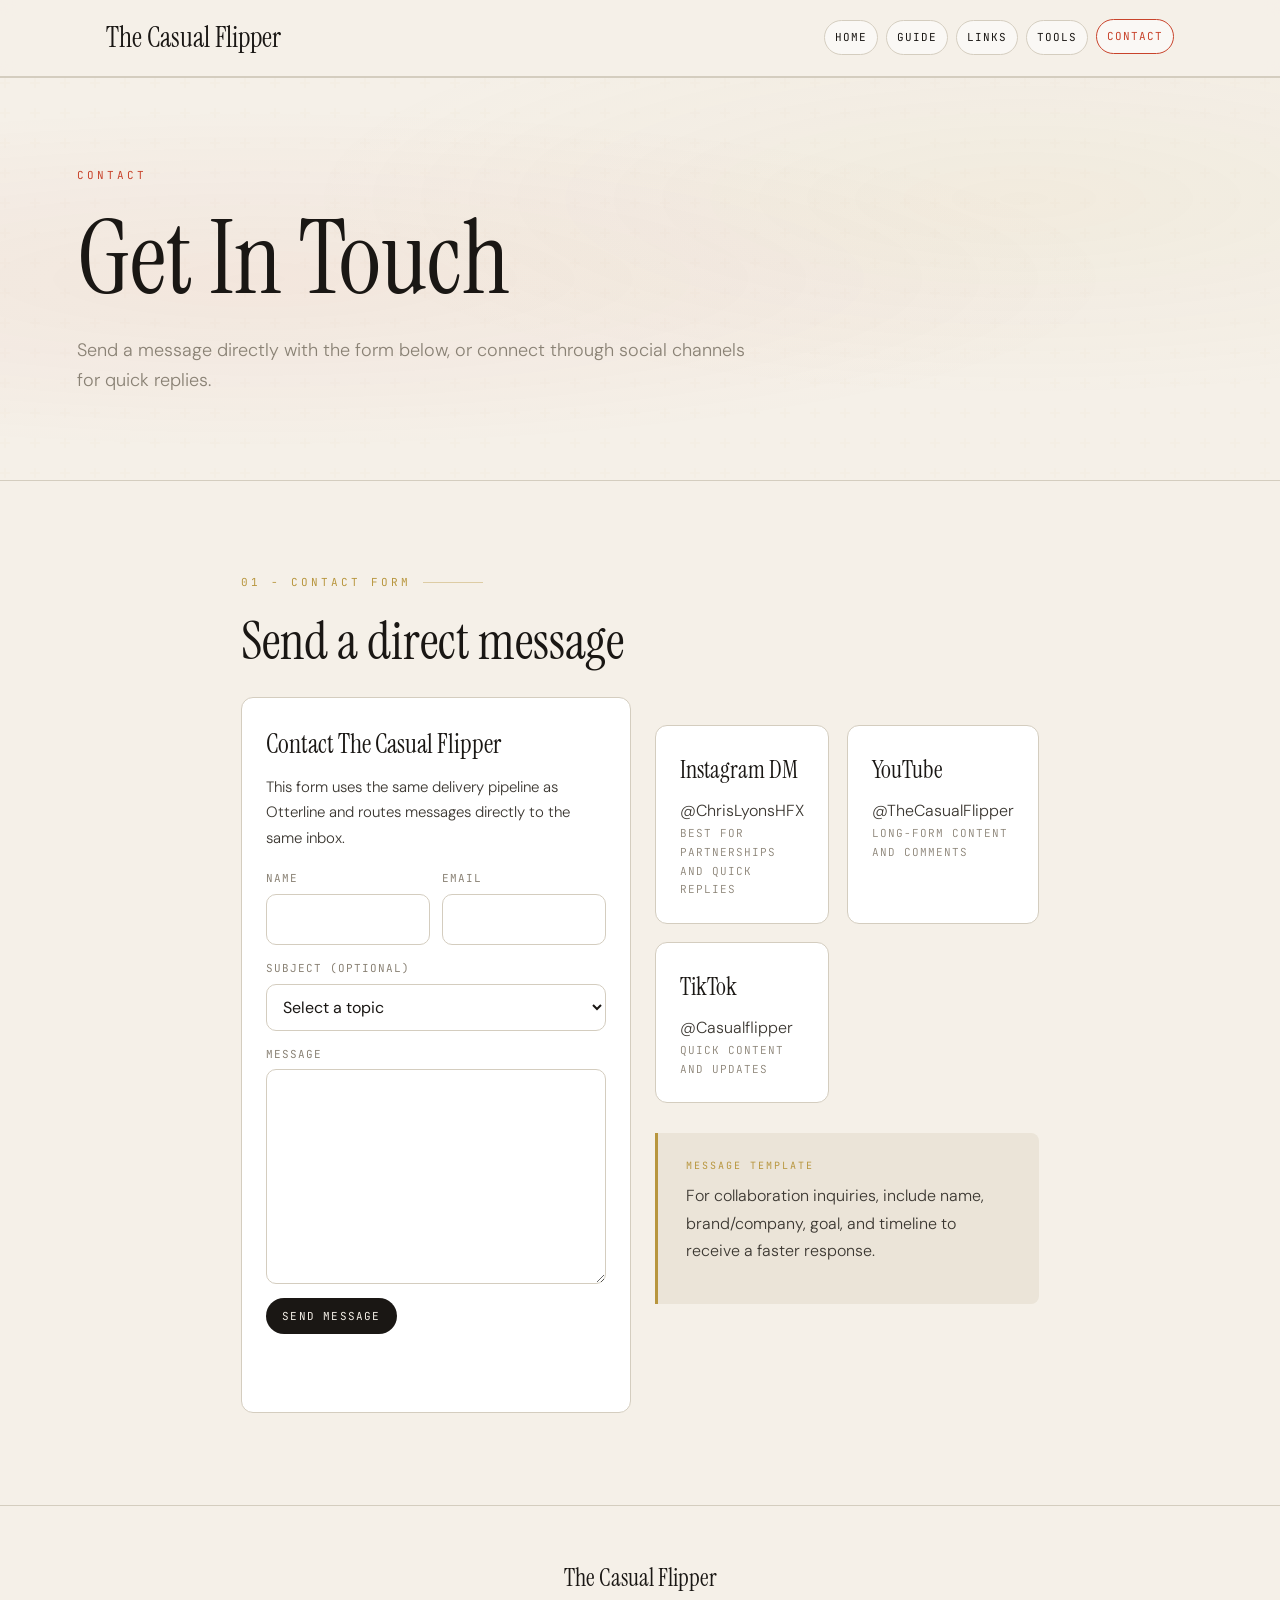
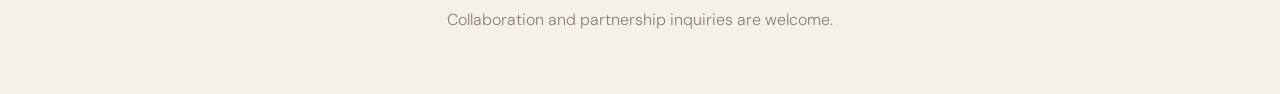
==== contact.html @ a72ae847 "Add favicon and improve SEO descriptions for Amazon and eBay learning intent" ====
<!DOCTYPE html>
<html lang="en-CA">
<head>
<meta charset="UTF-8">
<meta name="viewport" content="width=device-width, initial-scale=1.0">
<title>Contact | The Casual Flipper</title>
<meta name="description" content="Contact The Casual Flipper for Amazon and eBay reseller questions, collaborations, partnerships, and learning support.">
<meta name="robots" content="index,follow,max-image-preview:large,max-snippet:-1,max-video-preview:-1">
<meta name="author" content="The Casual Flipper">
<meta name="theme-color" content="#f5f0e8">
<link rel="icon" type="image/png" href="https://gvwawacjgghesljfzbph.supabase.co/storage/v1/object/public/seo-files/ChatGPT%20Image%20Mar%2020,%202026,%2002_23_41%20PM.png">
<link rel="apple-touch-icon" href="https://gvwawacjgghesljfzbph.supabase.co/storage/v1/object/public/seo-files/ChatGPT%20Image%20Mar%2020,%202026,%2002_23_41%20PM.png">
<link rel="canonical" href="https://www.thecasualflipper.com/contact.html">

<meta property="og:type" content="website">
<meta property="og:locale" content="en_CA">
<meta property="og:site_name" content="The Casual Flipper">
<meta property="og:title" content="Contact | The Casual Flipper">
<meta property="og:description" content="Reach out with Amazon and eBay reseller questions, collaborations, and partnership inquiries.">
<meta property="og:url" content="https://www.thecasualflipper.com/contact.html">
<meta property="og:image" content="https://www.thecasualflipper.com/og-image.svg">
<meta property="og:image:alt" content="Contact The Casual Flipper">

<meta name="twitter:card" content="summary">
<meta name="twitter:title" content="Contact | The Casual Flipper">
<meta name="twitter:description" content="Reach out with Amazon and eBay reseller questions, collaborations, and partnership inquiries.">
<meta name="twitter:image" content="https://www.thecasualflipper.com/og-image.svg">
<link href="https://fonts.googleapis.com/css2?family=Instrument+Serif:ital@0;1&amp;family=DM+Sans:wght@300;400;500;600;700&amp;family=JetBrains+Mono:wght@400;500&amp;display=swap" rel="stylesheet">
<link rel="stylesheet" href="site.css">
<script type="application/ld+json">
{
  "@context": "https://schema.org",
  "@graph": [
    {
      "@type": "Organization",
      "name": "The Casual Flipper",
      "url": "https://www.thecasualflipper.com/",
      "sameAs": [
        "https://www.youtube.com/@TheCasualFlipper",
        "https://www.tiktok.com/@Casualflipper",
        "https://www.instagram.com/ChrisLyonsHFX"
      ]
    },
    {
      "@type": "ContactPage",
      "name": "Contact",
      "url": "https://www.thecasualflipper.com/contact.html",
      "description": "Contact page for collaboration, partnership, and reseller inquiries."
    }
  ]
}
</script>
</head>
<body>
<header class="site-header">
  <div class="header-inner">
    <a class="brand" href="index.html">The Casual Flipper</a>
    <nav class="site-nav" aria-label="Main">
      <a href="index.html">Home</a>
      <a href="guide.html">Guide</a>
      <a href="links.html">Links</a>
      <a href="tools.html">Tools</a>
      <a class="is-active" href="contact.html">Contact</a>
    </nav>
  </div>
</header>

<main>
  <section class="hero hero--compact">
    <div class="hero-label">Contact</div>
    <h1>Get In Touch</h1>
    <p class="hero-sub">Send a message directly with the form below, or connect through social channels for quick replies.</p>
  </section>

  <section>
    <div class="container">
      <div class="section-num">01 - Contact Form</div>
      <h2>Send a direct message</h2>
      <div class="contact-layout">
        <article class="card contact-form-card">
          <h3>Contact The Casual Flipper</h3>
          <p>This form uses the same delivery pipeline as Otterline and routes messages directly to the same inbox.</p>
          <form id="contact-form" class="contact-form" novalidate>
            <div class="form-row">
              <div class="form-group">
                <label for="name">Name</label>
                <input id="name" name="name" type="text" maxlength="100" required autocomplete="name">
              </div>
              <div class="form-group">
                <label for="email">Email</label>
                <input id="email" name="email" type="email" maxlength="255" required autocomplete="email">
              </div>
            </div>
            <div class="form-group">
              <label for="subject">Subject (Optional)</label>
              <select id="subject" name="subject">
                <option value="">Select a topic</option>
                <option value="general">General Inquiry</option>
                <option value="bug">Bug Report</option>
                <option value="feature">Feature Request</option>
                <option value="premium">Premium Support</option>
                <option value="partnership">Partnership</option>
              </select>
            </div>
            <div class="form-group">
              <label for="message">Message</label>
              <textarea id="message" name="message" rows="7" maxlength="2000" required></textarea>
            </div>
            <input type="text" id="company" name="company" class="hp-field" tabindex="-1" autocomplete="off" aria-hidden="true">
            <button type="submit" id="contact-submit" class="btn btn-primary">Send Message</button>
            <p id="form-status" class="form-status" aria-live="polite"></p>
          </form>
        </article>

        <div>
          <div class="links-grid">
            <a class="link-card" href="https://www.instagram.com/ChrisLyonsHFX" target="_blank" rel="noopener noreferrer">
              <h4>Instagram DM</h4>
              <p>@ChrisLyonsHFX</p>
              <p class="small-note">Best for partnerships and quick replies</p>
            </a>
            <a class="link-card" href="https://www.youtube.com/@TheCasualFlipper" target="_blank" rel="noopener noreferrer">
              <h4>YouTube</h4>
              <p>@TheCasualFlipper</p>
              <p class="small-note">Long-form content and comments</p>
            </a>
            <a class="link-card" href="https://www.tiktok.com/@Casualflipper" target="_blank" rel="noopener noreferrer">
              <h4>TikTok</h4>
              <p>@Casualflipper</p>
              <p class="small-note">Quick content and updates</p>
            </a>
          </div>

          <div class="callout callout-gold">
            <span class="callout-label">Message template</span>
            <p>For collaboration inquiries, include name, brand/company, goal, and timeline to receive a faster response.</p>
          </div>
        </div>
      </div>
    </div>
  </section>
</main>

<footer class="page-footer">
  <div class="container">
    <div class="footer-logo">The Casual Flipper</div>
    <p>Collaboration and partnership inquiries are welcome.</p>
  </div>
</footer>
<script>
  (function () {
    const SUPABASE_URL = "https://gvwawacjgghesljfzbph.supabase.co";
    const SUPABASE_ANON_KEY = "eyJhbGciOiJIUzI1NiIsInR5cCI6IkpXVCJ9.eyJpc3MiOiJzdXBhYmFzZSIsInJlZiI6Imd2d2F3YWNqZ2doZXNsamZ6YnBoIiwicm9sZSI6ImFub24iLCJpYXQiOjE3NTUxNzc5MzMsImV4cCI6MjA3MDc1MzkzM30.8DuuYagtnjEcQYQfKiiO70nhfgzHdjYcPzWLycOOVyU";
    const ENDPOINT = SUPABASE_URL + "/functions/v1/send-contact-email";

    const form = document.getElementById("contact-form");
    const status = document.getElementById("form-status");
    const submitButton = document.getElementById("contact-submit");
    const defaultButtonText = submitButton.textContent;

    function setStatus(message, isError) {
      status.textContent = message;
      status.classList.toggle("is-error", Boolean(isError));
      status.classList.toggle("is-success", !isError && message.length > 0);
    }

    form.addEventListener("submit", async function (event) {
      event.preventDefault();
      setStatus("", false);

      const honeypot = document.getElementById("company");
      if (honeypot.value.trim()) {
        setStatus("Message sent successfully.", false);
        form.reset();
        return;
      }

      if (!form.checkValidity()) {
        form.reportValidity();
        return;
      }

      submitButton.disabled = true;
      submitButton.textContent = "Sending...";

      const payload = {
        name: document.getElementById("name").value.trim(),
        email: document.getElementById("email").value.trim(),
        subject: document.getElementById("subject").value || undefined,
        message: document.getElementById("message").value.trim()
      };

      try {
        const response = await fetch(ENDPOINT, {
          method: "POST",
          headers: {
            "Content-Type": "application/json",
            "apikey": SUPABASE_ANON_KEY,
            "Authorization": "Bearer " + SUPABASE_ANON_KEY
          },
          body: JSON.stringify(payload)
        });

        if (!response.ok) {
          const errorData = await response.json().catch(function () { return {}; });
          throw new Error(errorData.error || "Failed to send message.");
        }

        setStatus("Message sent successfully. A reply will follow soon.", false);
        form.reset();
      } catch (error) {
        setStatus(error.message || "Failed to send message. Please try again.", true);
      } finally {
        submitButton.disabled = false;
        submitButton.textContent = defaultButtonText;
      }
    });
  }());
</script>
</body>
</html>
---- site.css ----
:root {
  --ink: #1a1714;
  --paper: #f5f0e8;
  --paper-dark: #ebe4d8;
  --accent: #c8432b;
  --gold: #b8963e;
  --sage: #5a7a5e;
  --blue: #3a5a8c;
  --muted: #8a8275;
  --border: #d4cdbf;
  --white: #fff;
}

* {
  margin: 0;
  padding: 0;
  box-sizing: border-box;
}

html {
  scroll-behavior: smooth;
}

body {
  font-family: 'DM Sans', sans-serif;
  background: var(--paper);
  color: var(--ink);
  line-height: 1.7;
  font-size: 16px;
  -webkit-font-smoothing: antialiased;
}

a {
  color: var(--accent);
}

.site-header {
  position: sticky;
  top: 0;
  z-index: 30;
  border-bottom: 1px solid var(--border);
  backdrop-filter: blur(8px);
  background: rgba(245, 240, 232, 0.94);
}

.header-inner {
  max-width: 1140px;
  margin: 0 auto;
  padding: 14px clamp(18px, 4vw, 36px);
  display: flex;
  justify-content: space-between;
  align-items: center;
  gap: 18px;
}

.brand {
  font-family: 'Instrument Serif', serif;
  font-size: 28px;
  color: var(--ink);
  text-decoration: none;
  white-space: nowrap;
}

.site-nav {
  display: flex;
  flex-wrap: wrap;
  gap: 8px;
  align-items: center;
}

.site-nav a {
  text-decoration: none;
  font-family: 'JetBrains Mono', monospace;
  font-size: 11px;
  letter-spacing: 1px;
  text-transform: uppercase;
  color: var(--ink);
  border: 1px solid var(--border);
  border-radius: 999px;
  padding: 7px 10px;
  background: rgba(255, 255, 255, 0.55);
  transition: all 0.2s ease;
}

.site-nav a:hover,
.site-nav a.is-active {
  border-color: var(--accent);
  color: var(--accent);
  transform: translateY(-1px);
}

.hero {
  min-height: calc(100vh - 68px);
  display: flex;
  flex-direction: column;
  justify-content: center;
  padding: 64px clamp(24px, 6vw, 120px);
  position: relative;
  overflow: hidden;
  background:
    radial-gradient(ellipse at 20% 50%, rgba(200, 67, 43, 0.06) 0%, transparent 60%),
    radial-gradient(ellipse at 80% 30%, rgba(184, 150, 62, 0.06) 0%, transparent 50%),
    var(--paper);
}

.hero::before {
  content: '';
  position: absolute;
  inset: 0;
  background-image: url("data:image/svg+xml,%3Csvg width='60' height='60' viewBox='0 0 60 60' xmlns='http://www.w3.org/2000/svg'%3E%3Cg fill='none' fill-rule='evenodd'%3E%3Cg fill='%23b8963e' fill-opacity='0.04'%3E%3Cpath d='M36 34v-4h-2v4h-4v2h4v4h2v-4h4v-2h-4zm0-30V0h-2v4h-4v2h4v4h2V6h4V4h-4zM6 34v-4H4v4H0v2h4v4h2v-4h4v-2H6zM6 4V0H4v4H0v2h4v4h2V6h4V4H6z'/%3E%3C/g%3E%3C/g%3E%3C/svg%3E");
  opacity: 0.5;
}

.hero > * {
  position: relative;
}

.hero-label {
  font-family: 'JetBrains Mono', monospace;
  font-size: 11px;
  letter-spacing: 3px;
  text-transform: uppercase;
  color: var(--accent);
  margin-bottom: 24px;
}

.hero h1 {
  font-family: 'Instrument Serif', serif;
  font-size: clamp(44px, 8vw, 106px);
  line-height: 1;
  font-weight: 400;
  max-width: 980px;
}

.hero h1 em {
  color: var(--accent);
  font-style: italic;
}

.hero-sub {
  font-size: 18px;
  color: var(--muted);
  max-width: 690px;
  margin-top: 24px;
  font-weight: 300;
}

.hero-meta {
  display: flex;
  gap: 20px;
  margin-top: 30px;
  font-family: 'JetBrains Mono', monospace;
  font-size: 11px;
  letter-spacing: 1px;
  color: var(--muted);
  flex-wrap: wrap;
}

.hero-meta span {
  text-transform: uppercase;
}

.hero-actions {
  margin-top: 28px;
  display: flex;
  gap: 12px;
  flex-wrap: wrap;
}

.hero--compact {
  min-height: auto;
  padding: 88px clamp(24px, 6vw, 120px) 68px;
}

.btn {
  text-decoration: none;
  font-family: 'JetBrains Mono', monospace;
  font-size: 11px;
  letter-spacing: 1.2px;
  text-transform: uppercase;
  border-radius: 999px;
  padding: 11px 16px;
  transition: all 0.2s ease;
  display: inline-block;
}

.btn-primary {
  background: var(--ink);
  color: var(--paper);
  border: 1px solid var(--ink);
}

.btn-primary:hover {
  background: var(--accent);
  border-color: var(--accent);
  color: var(--paper);
}

.btn-secondary {
  border: 1px solid var(--border);
  color: var(--ink);
  background: rgba(255, 255, 255, 0.55);
}

.btn-secondary:hover {
  border-color: var(--accent);
  color: var(--accent);
}

.container {
  max-width: 900px;
  margin: 0 auto;
  padding: 0 clamp(24px, 4vw, 60px);
}

section {
  padding: 92px 0;
  border-top: 1px solid var(--border);
}

.section-num {
  font-family: 'JetBrains Mono', monospace;
  font-size: 11px;
  letter-spacing: 3px;
  text-transform: uppercase;
  color: var(--gold);
  display: flex;
  align-items: center;
  gap: 12px;
  margin-bottom: 20px;
}

.section-num::after {
  content: '';
  flex: 1;
  max-width: 60px;
  height: 1px;
  background: var(--gold);
  opacity: 0.4;
}

h2 {
  font-family: 'Instrument Serif', serif;
  font-size: clamp(32px, 5vw, 52px);
  font-weight: 400;
  line-height: 1.15;
  margin-bottom: 24px;
}

h3 {
  font-family: 'Instrument Serif', serif;
  font-size: 26px;
  font-weight: 400;
  margin-top: 44px;
  margin-bottom: 12px;
  color: var(--ink);
}

p {
  margin-bottom: 16px;
  color: #3a3630;
  font-weight: 300;
}

strong {
  font-weight: 600;
  color: var(--ink);
}

.grid-3,
.grid-2 {
  display: grid;
  gap: 20px;
  margin-top: 26px;
}

.grid-3 {
  grid-template-columns: repeat(3, 1fr);
}

.grid-2 {
  grid-template-columns: repeat(2, 1fr);
}

.card {
  background: var(--white);
  border: 1px solid var(--border);
  border-radius: 12px;
  padding: 24px;
}

.card h4 {
  font-family: 'Instrument Serif', serif;
  font-size: 24px;
  font-weight: 400;
  margin-bottom: 8px;
}

.card p {
  font-size: 15px;
  margin-bottom: 0;
}

.tag {
  display: inline-block;
  font-family: 'JetBrains Mono', monospace;
  font-size: 10px;
  letter-spacing: 1.5px;
  text-transform: uppercase;
  padding: 4px 10px;
  border-radius: 4px;
  margin-bottom: 10px;
}

.tag-accent {
  background: rgba(200, 67, 43, 0.1);
  color: var(--accent);
}

.tag-gold {
  background: rgba(184, 150, 62, 0.12);
  color: var(--gold);
}

.tag-sage {
  background: rgba(90, 122, 94, 0.12);
  color: var(--sage);
}

.callout {
  background: var(--paper-dark);
  border-left: 3px solid var(--accent);
  padding: 24px 28px;
  margin: 30px 0;
  border-radius: 0 8px 8px 0;
}

.callout-gold {
  border-left-color: var(--gold);
}

.callout-sage {
  border-left-color: var(--sage);
}

.callout-label {
  font-family: 'JetBrains Mono', monospace;
  font-size: 10px;
  letter-spacing: 2px;
  text-transform: uppercase;
  margin-bottom: 8px;
  display: block;
  color: var(--accent);
}

.callout-gold .callout-label {
  color: var(--gold);
}

.callout-sage .callout-label {
  color: var(--sage);
}

.compare-grid {
  display: grid;
  grid-template-columns: 1fr 1fr;
  gap: 20px;
  margin: 34px 0;
}

.compare-card {
  background: var(--white);
  padding: 28px;
  border-radius: 12px;
  border: 1px solid var(--border);
}

.compare-card h4 {
  font-family: 'Instrument Serif', serif;
  font-size: 22px;
  font-weight: 400;
  margin-bottom: 10px;
}

.compare-card p {
  font-size: 14px;
  line-height: 1.65;
}

.step {
  display: grid;
  grid-template-columns: 48px 1fr;
  gap: 18px;
  margin: 30px 0;
  align-items: start;
}

.step-num {
  width: 48px;
  height: 48px;
  border-radius: 50%;
  background: var(--ink);
  color: var(--paper);
  display: flex;
  align-items: center;
  justify-content: center;
  font-family: 'Instrument Serif', serif;
  font-size: 20px;
}

.step-content h4 {
  font-size: 17px;
  font-weight: 600;
  margin-bottom: 4px;
}

.step-content p {
  font-size: 15px;
  margin-bottom: 0;
}

.stats-row {
  display: grid;
  grid-template-columns: repeat(3, 1fr);
  gap: 20px;
  margin: 36px 0;
}

.stat {
  text-align: center;
  padding: 28px 16px;
  background: var(--white);
  border-radius: 12px;
  border: 1px solid var(--border);
}

.stat-value {
  font-family: 'Instrument Serif', serif;
  font-size: 36px;
  color: var(--accent);
  line-height: 1;
  margin-bottom: 6px;
}

.stat-label {
  font-size: 12px;
  color: var(--muted);
  text-transform: uppercase;
  letter-spacing: 1px;
  font-family: 'JetBrains Mono', monospace;
}

.toc {
  background: var(--white);
  border: 1px solid var(--border);
  border-radius: 12px;
  padding: 34px 36px;
  margin: 46px 0;
}

.toc-title {
  font-family: 'JetBrains Mono', monospace;
  font-size: 10px;
  letter-spacing: 3px;
  text-transform: uppercase;
  color: var(--muted);
  margin-bottom: 18px;
}

.toc ol {
  list-style: none;
  counter-reset: toc-counter;
}

.toc li {
  counter-increment: toc-counter;
  padding: 10px 0;
  border-bottom: 1px solid rgba(212, 205, 191, 0.3);
  font-size: 15px;
  font-weight: 400;
}

.toc li:last-child {
  border-bottom: none;
}

.toc li::before {
  content: counter(toc-counter, decimal-leading-zero);
  font-family: 'JetBrains Mono', monospace;
  font-size: 11px;
  color: var(--gold);
  margin-right: 14px;
}

.pull-quote {
  font-family: 'Instrument Serif', serif;
  font-size: clamp(24px, 3.5vw, 32px);
  line-height: 1.4;
  color: var(--ink);
  padding: 34px 0;
  margin: 34px 0;
  border-top: 2px solid var(--ink);
  border-bottom: 1px solid var(--border);
}

.pull-quote .attr {
  display: block;
  font-family: 'JetBrains Mono', monospace;
  font-size: 11px;
  letter-spacing: 2px;
  text-transform: uppercase;
  color: var(--muted);
  margin-top: 14px;
}

.checklist {
  list-style: none;
  margin: 24px 0;
}

.checklist li {
  padding: 12px 0 12px 32px;
  position: relative;
  border-bottom: 1px solid rgba(212, 205, 191, 0.5);
  font-weight: 300;
  color: #3a3630;
}

.checklist li::before {
  content: '✓';
  position: absolute;
  left: 0;
  color: var(--sage);
  font-weight: 700;
  font-size: 14px;
}

.divider {
  display: flex;
  align-items: center;
  gap: 16px;
  margin: 44px 0;
  color: var(--muted);
}

.divider::before,
.divider::after {
  content: '';
  flex: 1;
  height: 1px;
  background: var(--border);
}

.divider span {
  font-family: 'Instrument Serif', serif;
  font-size: 18px;
  font-style: italic;
}

.links-grid {
  display: grid;
  grid-template-columns: repeat(2, 1fr);
  gap: 18px;
  margin-top: 28px;
}

.link-card {
  text-decoration: none;
  color: var(--ink);
  background: var(--white);
  border: 1px solid var(--border);
  border-radius: 12px;
  padding: 24px;
  transition: transform 0.2s ease, border-color 0.2s ease;
}

.link-card:hover {
  transform: translateY(-2px);
  border-color: var(--accent);
}

.link-card h4 {
  font-family: 'Instrument Serif', serif;
  font-size: 24px;
  font-weight: 400;
  margin-bottom: 6px;
}

.link-card p {
  margin-bottom: 0;
}

.small-note {
  font-family: 'JetBrains Mono', monospace;
  font-size: 11px;
  letter-spacing: 1px;
  text-transform: uppercase;
  color: var(--muted);
}

.contact-layout {
  display: grid;
  grid-template-columns: 1.2fr 1fr;
  gap: 24px;
  margin-top: 26px;
}

.contact-form-card h3 {
  margin-top: 0;
  margin-bottom: 8px;
}

.contact-form-card p {
  margin-bottom: 18px;
}

.contact-form {
  display: grid;
  gap: 14px;
}

.form-row {
  display: grid;
  grid-template-columns: 1fr 1fr;
  gap: 12px;
}

.form-group {
  display: grid;
  gap: 6px;
}

.form-group label {
  font-family: 'JetBrains Mono', monospace;
  font-size: 11px;
  letter-spacing: 1px;
  text-transform: uppercase;
  color: var(--muted);
}

.form-group input,
.form-group select,
.form-group textarea {
  width: 100%;
  border: 1px solid var(--border);
  border-radius: 10px;
  padding: 11px 12px;
  font: inherit;
  color: var(--ink);
  background: #fff;
}

.form-group textarea {
  resize: vertical;
}

.form-group input:focus,
.form-group select:focus,
.form-group textarea:focus {
  outline: none;
  border-color: var(--accent);
  box-shadow: 0 0 0 3px rgba(200, 67, 43, 0.14);
}

.contact-form .btn {
  justify-self: start;
  border: none;
  cursor: pointer;
}

.contact-form .btn:disabled {
  opacity: 0.7;
  cursor: not-allowed;
}

.form-status {
  min-height: 22px;
  font-size: 14px;
  color: #3a3630;
  margin: 0;
}

.form-status.is-error {
  color: #9f2d1a;
}

.form-status.is-success {
  color: #26603b;
}

.hp-field {
  position: absolute !important;
  left: -9999px !important;
  opacity: 0 !important;
  pointer-events: none !important;
}

.page-footer {
  border-top: 1px solid var(--border);
  padding: 52px 0;
  text-align: center;
}

.page-footer .footer-logo {
  font-family: 'Instrument Serif', serif;
  font-size: 24px;
  margin-bottom: 8px;
}

.page-footer p {
  color: var(--muted);
  margin-bottom: 8px;
}

@media (max-width: 980px) {
  .grid-3 {
    grid-template-columns: repeat(2, 1fr);
  }
}

@media (max-width: 760px) {
  .brand {
    font-size: 24px;
  }

  .header-inner {
    flex-direction: column;
    align-items: flex-start;
    gap: 10px;
  }

  .hero {
    min-height: auto;
    padding: 76px 24px 58px;
  }

  .hero-actions {
    flex-direction: column;
    align-items: stretch;
    max-width: 320px;
  }

  .btn {
    text-align: center;
  }

  .grid-3,
  .grid-2,
  .compare-grid,
  .stats-row,
  .links-grid,
  .contact-layout {
    grid-template-columns: 1fr;
  }

  .form-row {
    grid-template-columns: 1fr;
  }

  .step {
    grid-template-columns: 40px 1fr;
    gap: 14px;
  }

  .step-num {
    width: 40px;
    height: 40px;
    font-size: 18px;
  }

  .toc {
    padding: 24px;
  }

  section {
    padding: 64px 0;
  }
}
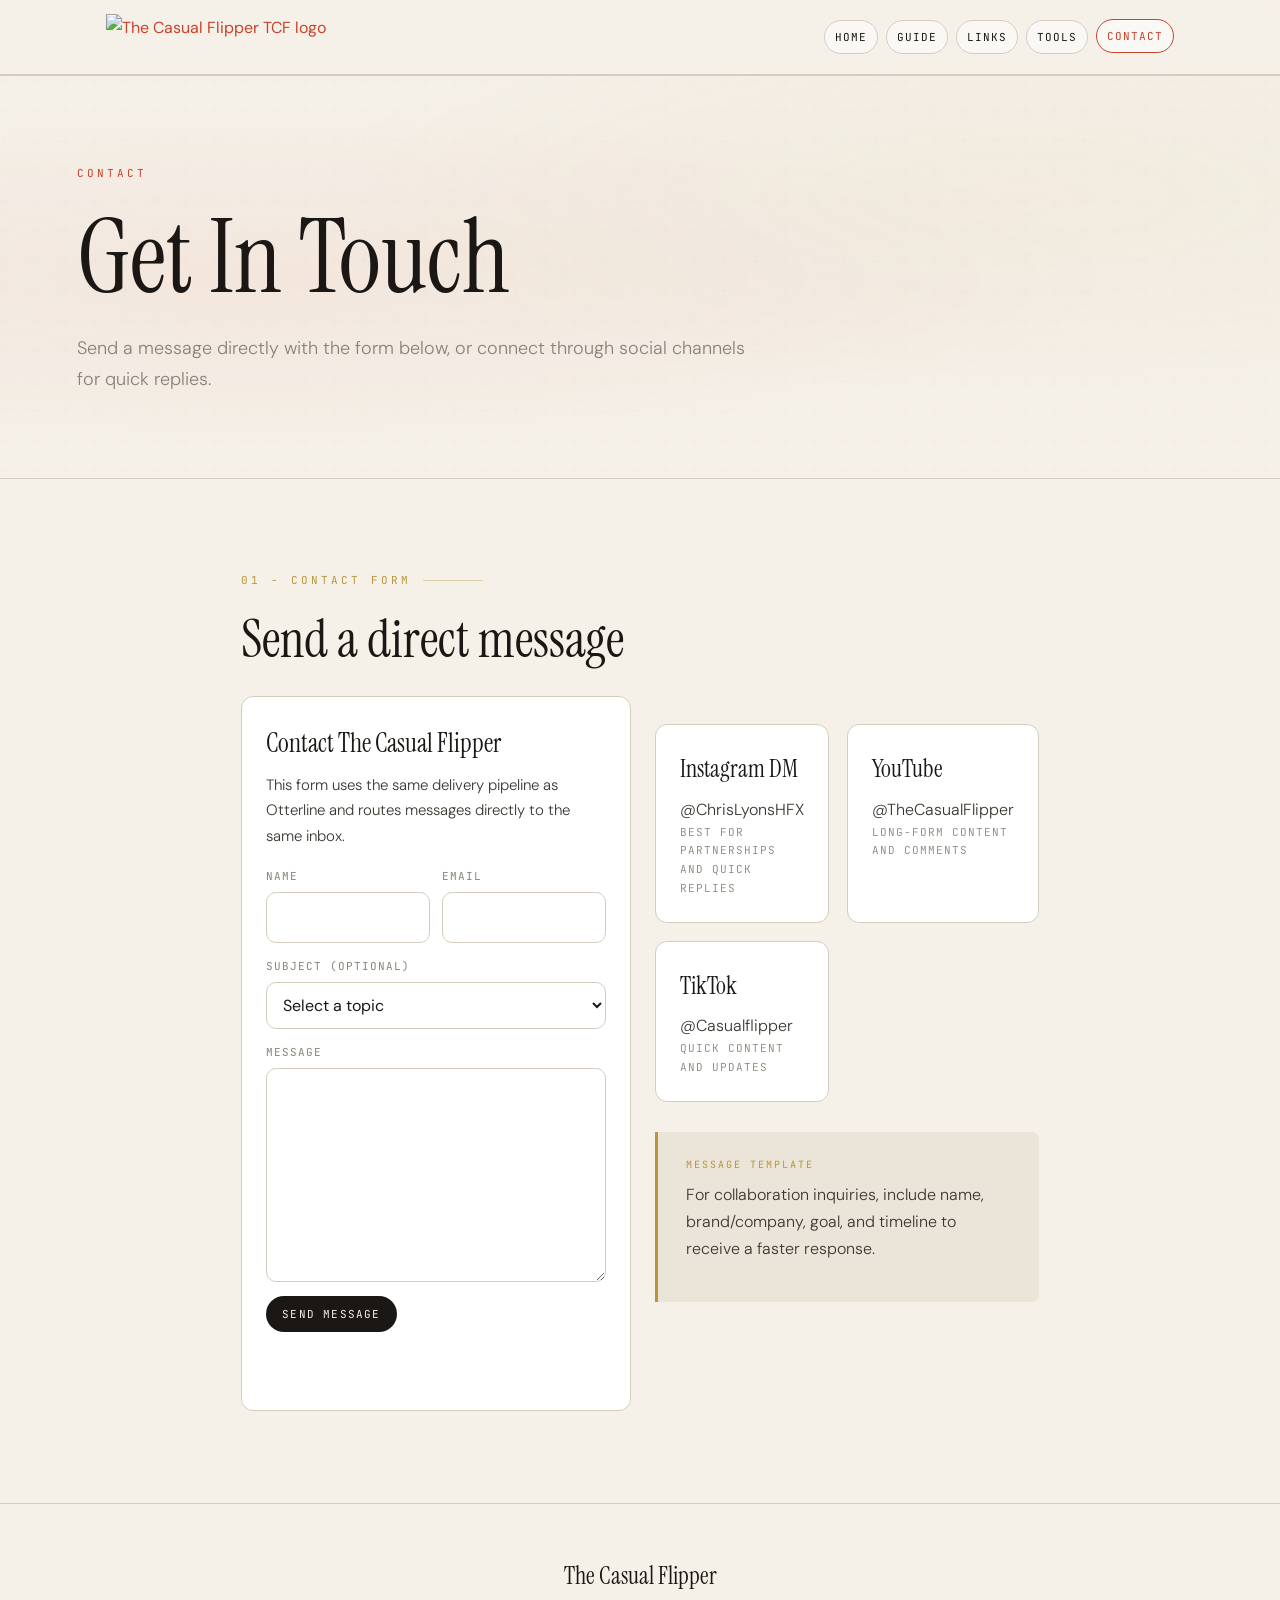
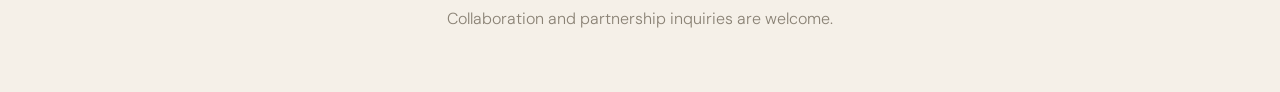
==== commit 3d8e36ad: "Replace header text brand with TCF logo across site" ====
--- a/contact.html
+++ b/contact.html
@@ -54,7 +54,9 @@
 <body>
 <header class="site-header">
   <div class="header-inner">
-    <a class="brand" href="index.html">The Casual Flipper</a>
+    <a class="brand" href="index.html" aria-label="The Casual Flipper Home">
+      <img class="brand-logo" src="https://gvwawacjgghesljfzbph.supabase.co/storage/v1/object/public/seo-files/Untitled%20design%20(7).png" alt="The Casual Flipper TCF logo">
+    </a>
     <nav class="site-nav" aria-label="Main">
       <a href="index.html">Home</a>
       <a href="guide.html">Guide</a>
--- a/site.css
+++ b/site.css
@@ -54,11 +54,15 @@
 }
 
 .brand {
-  font-family: 'Instrument Serif', serif;
-  font-size: 28px;
-  color: var(--ink);
+  display: inline-flex;
+  align-items: center;
   text-decoration: none;
-  white-space: nowrap;
+}
+
+.brand-logo {
+  display: block;
+  height: 46px;
+  width: auto;
 }
 
 .site-nav {
@@ -719,8 +723,8 @@
 }
 
 @media (max-width: 760px) {
-  .brand {
-    font-size: 24px;
+  .brand-logo {
+    height: 38px;
   }
 
   .header-inner {
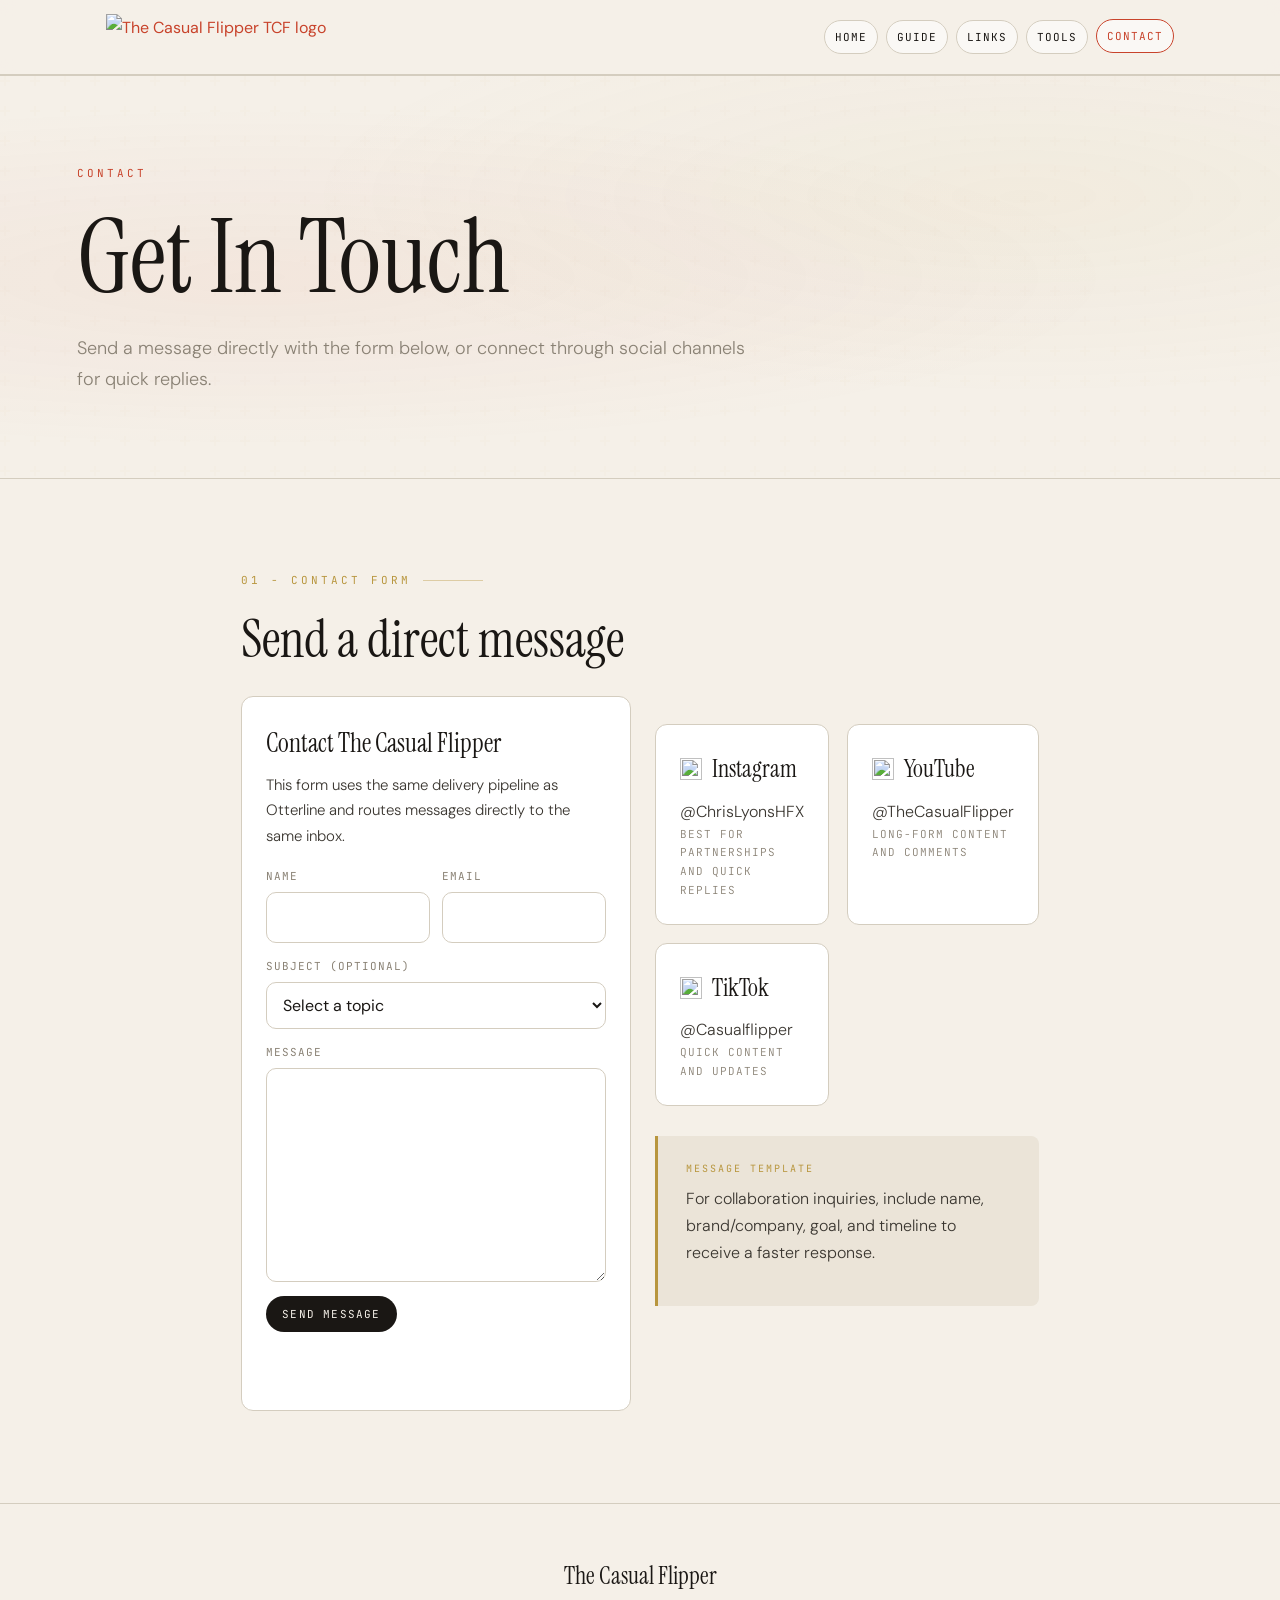
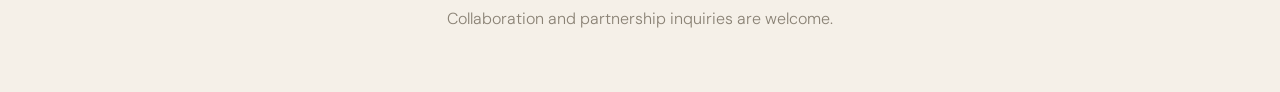
==== commit 4161c62f: "Add official social logos across link cards" ====
--- a/contact.html
+++ b/contact.html
@@ -117,17 +117,26 @@
         <div>
           <div class="links-grid">
             <a class="link-card" href="https://www.instagram.com/ChrisLyonsHFX" target="_blank" rel="noopener noreferrer">
-              <h4>Instagram DM</h4>
+              <div class="platform-head">
+                <span class="platform-icon"><img src="https://cdn.simpleicons.org/instagram" alt="" aria-hidden="true"></span>
+                <h4>Instagram</h4>
+              </div>
               <p>@ChrisLyonsHFX</p>
               <p class="small-note">Best for partnerships and quick replies</p>
             </a>
             <a class="link-card" href="https://www.youtube.com/@TheCasualFlipper" target="_blank" rel="noopener noreferrer">
-              <h4>YouTube</h4>
+              <div class="platform-head">
+                <span class="platform-icon"><img src="https://cdn.simpleicons.org/youtube" alt="" aria-hidden="true"></span>
+                <h4>YouTube</h4>
+              </div>
               <p>@TheCasualFlipper</p>
               <p class="small-note">Long-form content and comments</p>
             </a>
             <a class="link-card" href="https://www.tiktok.com/@Casualflipper" target="_blank" rel="noopener noreferrer">
-              <h4>TikTok</h4>
+              <div class="platform-head">
+                <span class="platform-icon"><img src="https://cdn.simpleicons.org/tiktok" alt="" aria-hidden="true"></span>
+                <h4>TikTok</h4>
+              </div>
               <p>@Casualflipper</p>
               <p class="small-note">Quick content and updates</p>
             </a>
--- a/site.css
+++ b/site.css
@@ -164,6 +164,23 @@
   text-transform: uppercase;
 }
 
+.meta-item {
+  display: inline-flex;
+  align-items: center;
+  gap: 7px;
+  padding: 5px 11px;
+  border: 1px solid var(--border);
+  border-radius: 999px;
+  background: rgba(255, 255, 255, 0.58);
+}
+
+.meta-item img {
+  width: 14px;
+  height: 14px;
+  display: block;
+  flex-shrink: 0;
+}
+
 .hero-actions {
   margin-top: 28px;
   display: flex;
@@ -588,6 +605,32 @@
   font-size: 24px;
   font-weight: 400;
   margin-bottom: 6px;
+}
+
+.platform-head {
+  display: flex;
+  align-items: center;
+  gap: 10px;
+  margin-bottom: 8px;
+}
+
+.platform-head h4 {
+  margin: 0;
+}
+
+.platform-icon {
+  width: 22px;
+  height: 22px;
+  flex-shrink: 0;
+  display: inline-flex;
+  align-items: center;
+  justify-content: center;
+}
+
+.platform-icon img {
+  width: 100%;
+  height: 100%;
+  display: block;
 }
 
 .link-card p {
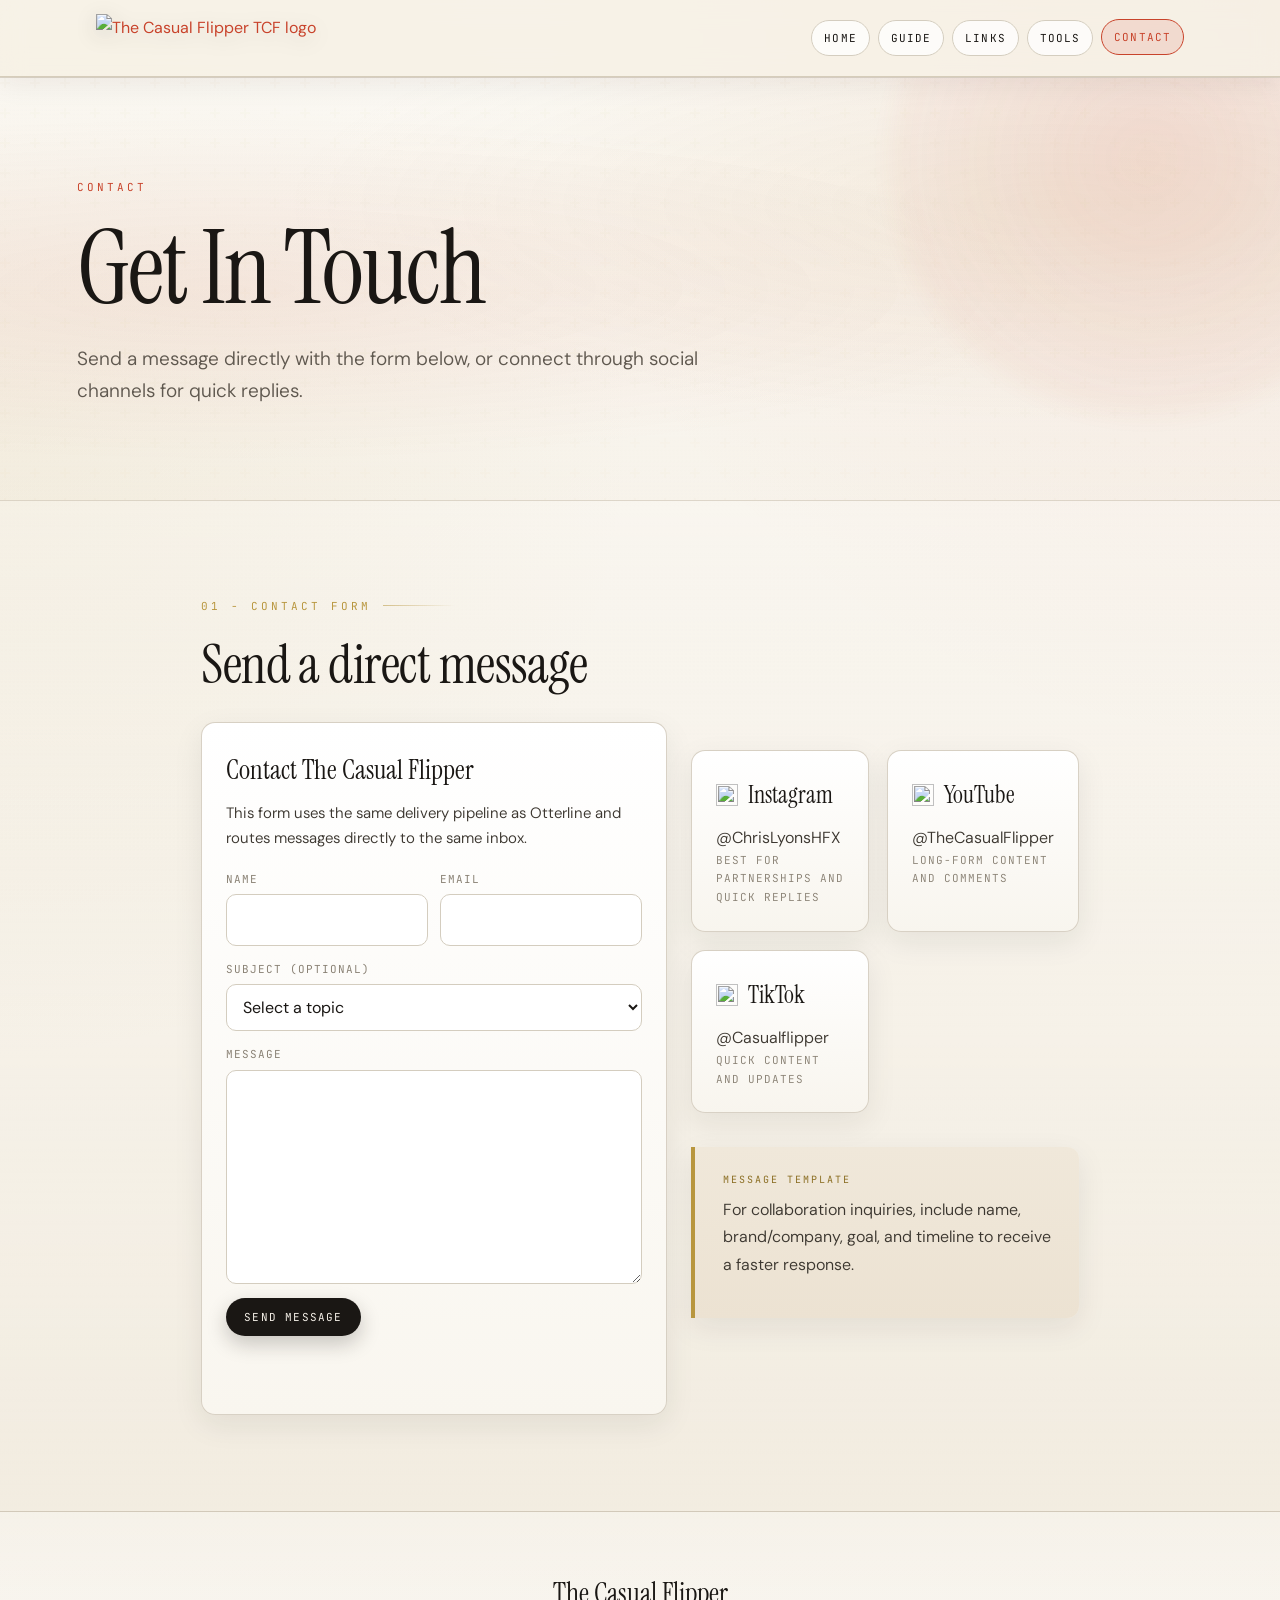
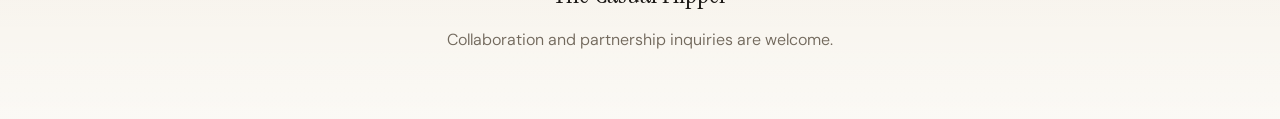
==== commit 179ccc25: "Refresh UI across all pages with lifestyle-forward design system" ====
--- a/contact.html
+++ b/contact.html
@@ -51,14 +51,14 @@
 }
 </script>
 </head>
-<body>
+<body class="page-contact">
 <header class="site-header">
   <div class="header-inner">
-    <a class="brand" href="index.html" aria-label="The Casual Flipper Home">
+    <a class="brand" href="/home" aria-label="The Casual Flipper Home">
       <img class="brand-logo" src="https://gvwawacjgghesljfzbph.supabase.co/storage/v1/object/public/seo-files/Untitled%20design%20(7).png" alt="The Casual Flipper TCF logo">
     </a>
     <nav class="site-nav" aria-label="Main">
-      <a href="index.html">Home</a>
+      <a href="/home">Home</a>
       <a href="guide.html">Guide</a>
       <a href="links.html">Links</a>
       <a href="tools.html">Tools</a>
--- a/site.css
+++ b/site.css
@@ -2,13 +2,18 @@
   --ink: #1a1714;
   --paper: #f5f0e8;
   --paper-dark: #ebe4d8;
+  --paper-soft: #faf6ef;
   --accent: #c8432b;
+  --accent-strong: #a92f1b;
   --gold: #b8963e;
   --sage: #5a7a5e;
   --blue: #3a5a8c;
   --muted: #8a8275;
   --border: #d4cdbf;
+  --border-strong: #c4b9a4;
   --white: #fff;
+  --shadow-soft: 0 10px 30px rgba(26, 23, 20, 0.08);
+  --shadow-card: 0 18px 45px rgba(26, 23, 20, 0.1);
 }
 
 * {
@@ -23,28 +28,72 @@
 
 body {
   font-family: 'DM Sans', sans-serif;
-  background: var(--paper);
+  background:
+    radial-gradient(circle at 0% 0%, rgba(184, 150, 62, 0.12), transparent 40%),
+    radial-gradient(circle at 100% 20%, rgba(58, 90, 140, 0.08), transparent 35%),
+    linear-gradient(180deg, #f8f4ec 0%, #f4eee3 100%);
   color: var(--ink);
   line-height: 1.7;
   font-size: 16px;
   -webkit-font-smoothing: antialiased;
+  min-height: 100vh;
+}
+
+body::before {
+  content: '';
+  position: fixed;
+  inset: 0;
+  pointer-events: none;
+  background-image: radial-gradient(rgba(26, 23, 20, 0.03) 0.8px, transparent 0.8px);
+  background-size: 4px 4px;
+  opacity: 0.15;
+  z-index: -1;
+}
+
+body.page-home {
+  background:
+    radial-gradient(circle at 10% -10%, rgba(200, 67, 43, 0.14), transparent 36%),
+    radial-gradient(circle at 90% 10%, rgba(184, 150, 62, 0.1), transparent 30%),
+    linear-gradient(180deg, #f7f2e8 0%, #f2ece0 100%);
+}
+
+body.page-guide {
+  background:
+    radial-gradient(circle at 95% -5%, rgba(58, 90, 140, 0.12), transparent 35%),
+    radial-gradient(circle at 10% 10%, rgba(90, 122, 94, 0.1), transparent 35%),
+    linear-gradient(180deg, #f7f2e8 0%, #f2ece0 100%);
+}
+
+body.page-links,
+body.page-tools,
+body.page-contact {
+  background:
+    radial-gradient(circle at 100% 0%, rgba(200, 67, 43, 0.1), transparent 35%),
+    radial-gradient(circle at 0% 25%, rgba(184, 150, 62, 0.1), transparent 35%),
+    linear-gradient(180deg, #f7f2e8 0%, #f2ece0 100%);
 }
 
 a {
   color: var(--accent);
+  transition: color 0.2s ease;
+}
+
+a:hover {
+  color: var(--accent-strong);
 }
 
 .site-header {
   position: sticky;
   top: 0;
   z-index: 30;
-  border-bottom: 1px solid var(--border);
-  backdrop-filter: blur(8px);
-  background: rgba(245, 240, 232, 0.94);
+  border-bottom: 1px solid rgba(196, 185, 164, 0.65);
+  backdrop-filter: blur(12px);
+  background: rgba(247, 242, 232, 0.84);
+  box-shadow: 0 8px 28px rgba(26, 23, 20, 0.06);
 }
 
 .header-inner {
-  max-width: 1140px;
+  max-width: 1160px;
   margin: 0 auto;
   padding: 14px clamp(18px, 4vw, 36px);
   display: flex;
@@ -61,8 +110,9 @@
 
 .brand-logo {
   display: block;
-  height: 46px;
+  height: 48px;
   width: auto;
+  filter: drop-shadow(0 5px 10px rgba(26, 23, 20, 0.14));
 }
 
 .site-nav {
@@ -76,19 +126,20 @@
   text-decoration: none;
   font-family: 'JetBrains Mono', monospace;
   font-size: 11px;
-  letter-spacing: 1px;
+  letter-spacing: 1.1px;
   text-transform: uppercase;
   color: var(--ink);
   border: 1px solid var(--border);
   border-radius: 999px;
-  padding: 7px 10px;
-  background: rgba(255, 255, 255, 0.55);
-  transition: all 0.2s ease;
+  padding: 8px 12px;
+  background: rgba(255, 255, 255, 0.75);
+  transition: all 0.25s ease;
 }
 
 .site-nav a:hover,
 .site-nav a.is-active {
   border-color: var(--accent);
+  background: rgba(200, 67, 43, 0.12);
   color: var(--accent);
   transform: translateY(-1px);
 }
@@ -98,20 +149,33 @@
   display: flex;
   flex-direction: column;
   justify-content: center;
-  padding: 64px clamp(24px, 6vw, 120px);
+  padding: 68px clamp(24px, 6vw, 120px);
   position: relative;
   overflow: hidden;
   background:
-    radial-gradient(ellipse at 20% 50%, rgba(200, 67, 43, 0.06) 0%, transparent 60%),
-    radial-gradient(ellipse at 80% 30%, rgba(184, 150, 62, 0.06) 0%, transparent 50%),
-    var(--paper);
+    radial-gradient(ellipse at 18% 50%, rgba(200, 67, 43, 0.08) 0%, transparent 58%),
+    radial-gradient(ellipse at 82% 30%, rgba(184, 150, 62, 0.09) 0%, transparent 52%),
+    linear-gradient(180deg, rgba(255, 255, 255, 0.55), rgba(255, 255, 255, 0.22));
 }
 
 .hero::before {
   content: '';
   position: absolute;
   inset: 0;
-  background-image: url("data:image/svg+xml,%3Csvg width='60' height='60' viewBox='0 0 60 60' xmlns='http://www.w3.org/2000/svg'%3E%3Cg fill='none' fill-rule='evenodd'%3E%3Cg fill='%23b8963e' fill-opacity='0.04'%3E%3Cpath d='M36 34v-4h-2v4h-4v2h4v4h2v-4h4v-2h-4zm0-30V0h-2v4h-4v2h4v4h2V6h4V4h-4zM6 34v-4H4v4H0v2h4v4h2v-4h4v-2H6zM6 4V0H4v4H0v2h4v4h2V6h4V4H6z'/%3E%3C/g%3E%3C/g%3E%3C/svg%3E");
+  background-image: url("data:image/svg+xml,%3Csvg width='60' height='60' viewBox='0 0 60 60' xmlns='http://www.w3.org/2000/svg'%3E%3Cg fill='none' fill-rule='evenodd'%3E%3Cg fill='%23b8963e' fill-opacity='0.05'%3E%3Cpath d='M36 34v-4h-2v4h-4v2h4v4h2v-4h4v-2h-4zm0-30V0h-2v4h-4v2h4v4h2V6h4V4h-4zM6 34v-4H4v4H0v2h4v4h2v-4h4v-2H6zM6 4V0H4v4H0v2h4v4h2V6h4V4H6z'/%3E%3C/g%3E%3C/g%3E%3C/svg%3E");
+  opacity: 0.45;
+}
+
+.hero::after {
+  content: '';
+  position: absolute;
+  width: min(45vw, 520px);
+  height: min(45vw, 520px);
+  border-radius: 50%;
+  right: -10vw;
+  top: -14vw;
+  background: radial-gradient(circle, rgba(200, 67, 43, 0.22), rgba(200, 67, 43, 0));
+  filter: blur(10px);
   opacity: 0.5;
 }
 
@@ -119,21 +183,26 @@
   position: relative;
 }
 
+.hero > *:not(.hero-actions) {
+  animation: fade-up 0.68s ease both;
+}
+
 .hero-label {
   font-family: 'JetBrains Mono', monospace;
   font-size: 11px;
   letter-spacing: 3px;
   text-transform: uppercase;
   color: var(--accent);
-  margin-bottom: 24px;
+  margin-bottom: 22px;
 }
 
 .hero h1 {
   font-family: 'Instrument Serif', serif;
-  font-size: clamp(44px, 8vw, 106px);
-  line-height: 1;
+  font-size: clamp(46px, 8vw, 108px);
+  line-height: 0.98;
   font-weight: 400;
   max-width: 980px;
+  letter-spacing: -0.02em;
 }
 
 .hero h1 em {
@@ -142,16 +211,16 @@
 }
 
 .hero-sub {
-  font-size: 18px;
-  color: var(--muted);
-  max-width: 690px;
+  font-size: 19px;
+  color: #5f584f;
+  max-width: 700px;
   margin-top: 24px;
-  font-weight: 300;
+  font-weight: 350;
 }
 
 .hero-meta {
   display: flex;
-  gap: 20px;
+  gap: 12px;
   margin-top: 30px;
   font-family: 'JetBrains Mono', monospace;
   font-size: 11px;
@@ -168,10 +237,11 @@
   display: inline-flex;
   align-items: center;
   gap: 7px;
-  padding: 5px 11px;
+  padding: 6px 11px;
   border: 1px solid var(--border);
   border-radius: 999px;
-  background: rgba(255, 255, 255, 0.58);
+  background: rgba(255, 255, 255, 0.75);
+  box-shadow: 0 4px 14px rgba(26, 23, 20, 0.06);
 }
 
 .meta-item img {
@@ -182,15 +252,17 @@
 }
 
 .hero-actions {
-  margin-top: 28px;
+  margin-top: 30px;
   display: flex;
   gap: 12px;
   flex-wrap: wrap;
+  animation: fade-up 0.75s ease both;
+  animation-delay: 0.08s;
 }
 
 .hero--compact {
   min-height: auto;
-  padding: 88px clamp(24px, 6vw, 120px) 68px;
+  padding: 100px clamp(24px, 6vw, 120px) 76px;
 }
 
 .btn {
@@ -200,8 +272,8 @@
   letter-spacing: 1.2px;
   text-transform: uppercase;
   border-radius: 999px;
-  padding: 11px 16px;
-  transition: all 0.2s ease;
+  padding: 12px 18px;
+  transition: all 0.25s ease;
   display: inline-block;
 }
 
@@ -209,34 +281,43 @@
   background: var(--ink);
   color: var(--paper);
   border: 1px solid var(--ink);
+  box-shadow: 0 8px 20px rgba(26, 23, 20, 0.22);
 }
 
 .btn-primary:hover {
   background: var(--accent);
   border-color: var(--accent);
   color: var(--paper);
+  transform: translateY(-2px);
 }
 
 .btn-secondary {
   border: 1px solid var(--border);
   color: var(--ink);
-  background: rgba(255, 255, 255, 0.55);
+  background: rgba(255, 255, 255, 0.72);
 }
 
 .btn-secondary:hover {
   border-color: var(--accent);
   color: var(--accent);
+  background: rgba(255, 255, 255, 0.95);
+  transform: translateY(-2px);
 }
 
 .container {
-  max-width: 900px;
+  max-width: 980px;
   margin: 0 auto;
   padding: 0 clamp(24px, 4vw, 60px);
 }
 
 section {
-  padding: 92px 0;
-  border-top: 1px solid var(--border);
+  padding: 96px 0;
+  border-top: 1px solid rgba(212, 205, 191, 0.75);
+  position: relative;
+}
+
+main > section:nth-of-type(even):not(.hero) {
+  background: linear-gradient(180deg, rgba(255, 255, 255, 0.38), rgba(255, 255, 255, 0));
 }
 
 .section-num {
@@ -254,23 +335,24 @@
 .section-num::after {
   content: '';
   flex: 1;
-  max-width: 60px;
+  max-width: 72px;
   height: 1px;
-  background: var(--gold);
-  opacity: 0.4;
+  background: linear-gradient(90deg, var(--gold), transparent);
+  opacity: 0.55;
 }
 
 h2 {
   font-family: 'Instrument Serif', serif;
-  font-size: clamp(32px, 5vw, 52px);
+  font-size: clamp(34px, 5vw, 54px);
   font-weight: 400;
-  line-height: 1.15;
+  line-height: 1.12;
   margin-bottom: 24px;
+  letter-spacing: -0.01em;
 }
 
 h3 {
   font-family: 'Instrument Serif', serif;
-  font-size: 26px;
+  font-size: 27px;
   font-weight: 400;
   margin-top: 44px;
   margin-bottom: 12px;
@@ -279,8 +361,8 @@
 
 p {
   margin-bottom: 16px;
-  color: #3a3630;
-  font-weight: 300;
+  color: #3b362f;
+  font-weight: 350;
 }
 
 strong {
@@ -292,7 +374,7 @@
 .grid-2 {
   display: grid;
   gap: 20px;
-  margin-top: 26px;
+  margin-top: 28px;
 }
 
 .grid-3 {
@@ -304,10 +386,18 @@
 }
 
 .card {
-  background: var(--white);
-  border: 1px solid var(--border);
-  border-radius: 12px;
+  background: linear-gradient(180deg, #ffffff, #f8f5ee);
+  border: 1px solid rgba(212, 205, 191, 0.9);
+  border-radius: 14px;
   padding: 24px;
+  box-shadow: var(--shadow-soft);
+  transition: transform 0.25s ease, box-shadow 0.25s ease, border-color 0.25s ease;
+}
+
+.card:hover {
+  transform: translateY(-4px);
+  box-shadow: var(--shadow-card);
+  border-color: var(--border-strong);
 }
 
 .card h4 {
@@ -329,31 +419,32 @@
   letter-spacing: 1.5px;
   text-transform: uppercase;
   padding: 4px 10px;
-  border-radius: 4px;
+  border-radius: 999px;
   margin-bottom: 10px;
 }
 
 .tag-accent {
-  background: rgba(200, 67, 43, 0.1);
+  background: rgba(200, 67, 43, 0.12);
   color: var(--accent);
 }
 
 .tag-gold {
-  background: rgba(184, 150, 62, 0.12);
-  color: var(--gold);
+  background: rgba(184, 150, 62, 0.18);
+  color: #8b6e23;
 }
 
 .tag-sage {
-  background: rgba(90, 122, 94, 0.12);
-  color: var(--sage);
+  background: rgba(90, 122, 94, 0.15);
+  color: #426046;
 }
 
 .callout {
-  background: var(--paper-dark);
-  border-left: 3px solid var(--accent);
+  background: linear-gradient(180deg, #f0e8da, #ece2d2);
+  border-left: 4px solid var(--accent);
   padding: 24px 28px;
-  margin: 30px 0;
-  border-radius: 0 8px 8px 0;
+  margin: 34px 0;
+  border-radius: 0 12px 12px 0;
+  box-shadow: var(--shadow-soft);
 }
 
 .callout-gold {
@@ -375,11 +466,11 @@
 }
 
 .callout-gold .callout-label {
-  color: var(--gold);
+  color: #8b6e23;
 }
 
 .callout-sage .callout-label {
-  color: var(--sage);
+  color: #426046;
 }
 
 .compare-grid {
@@ -390,10 +481,17 @@
 }
 
 .compare-card {
-  background: var(--white);
+  background: linear-gradient(180deg, #ffffff, #f8f5ee);
   padding: 28px;
-  border-radius: 12px;
-  border: 1px solid var(--border);
+  border-radius: 14px;
+  border: 1px solid rgba(212, 205, 191, 0.9);
+  box-shadow: var(--shadow-soft);
+  transition: transform 0.25s ease, box-shadow 0.25s ease;
+}
+
+.compare-card:hover {
+  transform: translateY(-4px);
+  box-shadow: var(--shadow-card);
 }
 
 .compare-card h4 {
@@ -420,13 +518,14 @@
   width: 48px;
   height: 48px;
   border-radius: 50%;
-  background: var(--ink);
+  background: linear-gradient(135deg, var(--ink), #3a332d);
   color: var(--paper);
   display: flex;
   align-items: center;
   justify-content: center;
   font-family: 'Instrument Serif', serif;
   font-size: 20px;
+  box-shadow: 0 6px 14px rgba(26, 23, 20, 0.2);
 }
 
 .step-content h4 {
@@ -450,9 +549,10 @@
 .stat {
   text-align: center;
   padding: 28px 16px;
-  background: var(--white);
-  border-radius: 12px;
-  border: 1px solid var(--border);
+  background: linear-gradient(180deg, #ffffff, #f8f5ee);
+  border-radius: 14px;
+  border: 1px solid rgba(212, 205, 191, 0.9);
+  box-shadow: var(--shadow-soft);
 }
 
 .stat-value {
@@ -472,11 +572,12 @@
 }
 
 .toc {
-  background: var(--white);
-  border: 1px solid var(--border);
-  border-radius: 12px;
+  background: linear-gradient(180deg, #fff, #f8f5ee);
+  border: 1px solid rgba(212, 205, 191, 0.9);
+  border-radius: 14px;
   padding: 34px 36px;
   margin: 46px 0;
+  box-shadow: var(--shadow-soft);
 }
 
 .toc-title {
@@ -496,7 +597,7 @@
 .toc li {
   counter-increment: toc-counter;
   padding: 10px 0;
-  border-bottom: 1px solid rgba(212, 205, 191, 0.3);
+  border-bottom: 1px solid rgba(212, 205, 191, 0.45);
   font-size: 15px;
   font-weight: 400;
 }
@@ -511,6 +612,16 @@
   font-size: 11px;
   color: var(--gold);
   margin-right: 14px;
+}
+
+.toc a {
+  color: #352f28;
+  text-decoration: none;
+  transition: color 0.2s ease;
+}
+
+.toc a:hover {
+  color: var(--accent);
 }
 
 .pull-quote {
@@ -588,16 +699,18 @@
 .link-card {
   text-decoration: none;
   color: var(--ink);
-  background: var(--white);
-  border: 1px solid var(--border);
-  border-radius: 12px;
+  background: linear-gradient(180deg, #ffffff, #f8f5ee);
+  border: 1px solid rgba(212, 205, 191, 0.9);
+  border-radius: 14px;
   padding: 24px;
-  transition: transform 0.2s ease, border-color 0.2s ease;
+  transition: transform 0.25s ease, border-color 0.25s ease, box-shadow 0.25s ease;
+  box-shadow: var(--shadow-soft);
 }
 
 .link-card:hover {
-  transform: translateY(-2px);
+  transform: translateY(-4px);
   border-color: var(--accent);
+  box-shadow: var(--shadow-card);
 }
 
 .link-card h4 {
@@ -650,6 +763,10 @@
   grid-template-columns: 1.2fr 1fr;
   gap: 24px;
   margin-top: 26px;
+}
+
+.contact-form-card {
+  background: linear-gradient(180deg, #fff, #f9f6ef);
 }
 
 .contact-form-card h3 {
@@ -695,6 +812,7 @@
   font: inherit;
   color: var(--ink);
   background: #fff;
+  transition: border-color 0.2s ease, box-shadow 0.2s ease;
 }
 
 .form-group textarea {
@@ -743,20 +861,40 @@
 }
 
 .page-footer {
-  border-top: 1px solid var(--border);
-  padding: 52px 0;
+  border-top: 1px solid rgba(196, 185, 164, 0.75);
+  padding: 58px 0;
   text-align: center;
+  background: linear-gradient(180deg, rgba(255, 255, 255, 0.28), rgba(255, 255, 255, 0.68));
 }
 
 .page-footer .footer-logo {
   font-family: 'Instrument Serif', serif;
-  font-size: 24px;
+  font-size: 28px;
   margin-bottom: 8px;
 }
 
 .page-footer p {
-  color: var(--muted);
+  color: #72695d;
   margin-bottom: 8px;
+}
+
+@keyframes fade-up {
+  from {
+    opacity: 0;
+    transform: translateY(18px);
+  }
+  to {
+    opacity: 1;
+    transform: translateY(0);
+  }
+}
+
+@media (prefers-reduced-motion: reduce) {
+  * {
+    animation: none !important;
+    transition: none !important;
+    scroll-behavior: auto !important;
+  }
 }
 
 @media (max-width: 980px) {
@@ -767,7 +905,7 @@
 
 @media (max-width: 760px) {
   .brand-logo {
-    height: 38px;
+    height: 40px;
   }
 
   .header-inner {
@@ -776,9 +914,28 @@
     gap: 10px;
   }
 
+  .site-nav {
+    width: 100%;
+    overflow-x: auto;
+    padding-bottom: 2px;
+  }
+
+  .site-nav a {
+    white-space: nowrap;
+  }
+
   .hero {
     min-height: auto;
-    padding: 76px 24px 58px;
+    padding: 78px 24px 62px;
+  }
+
+  .hero--compact {
+    padding-top: 90px;
+    padding-bottom: 64px;
+  }
+
+  .hero-sub {
+    font-size: 17px;
   }
 
   .hero-actions {
@@ -820,6 +977,6 @@
   }
 
   section {
-    padding: 64px 0;
-  }
-}
+    padding: 68px 0;
+  }
+}
